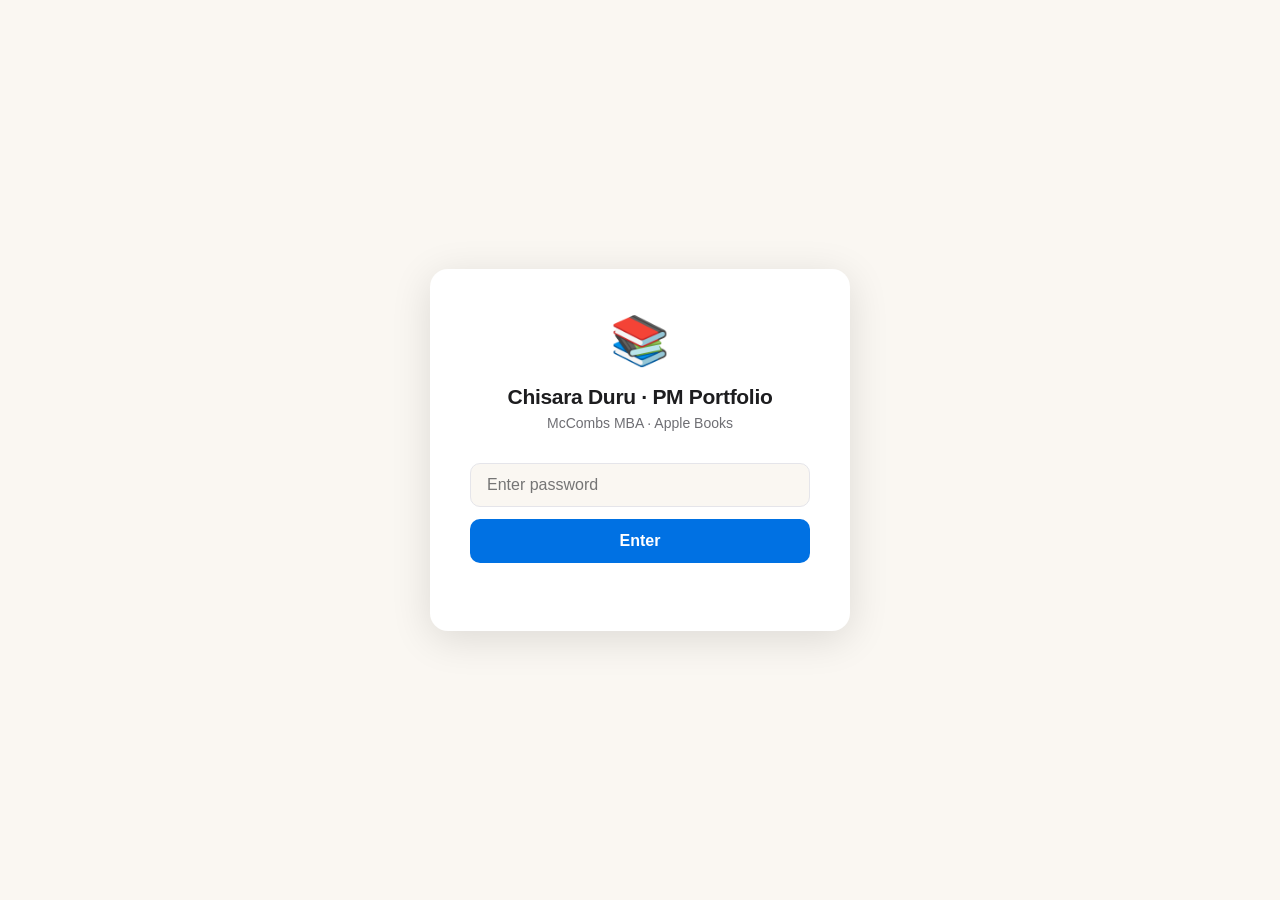
==== assignments/01-business-model-canvas.html @ c5ad6403 "Initial PM portfolio build" ====
<!DOCTYPE html>
<html lang="en">
<head>
  <meta charset="UTF-8">
  <meta name="viewport" content="width=device-width, initial-scale=1.0">
  <title>01 · Business Model Canvas — Apple Books PM Portfolio</title>
  <link rel="stylesheet" href="../css/style.css">
  <script src="../js/auth.js"></script>
</head>
<body>

<nav class="assignment-nav">
  <a href="../index.html" class="nav-back">← Portfolio</a>
  <span class="nav-title">Business Model Canvas</span>
  <span class="nav-num">01</span>
</nav>

<div class="assignment-body">

  <header class="assignment-header">
    <h1>Business Model Canvas</h1>
    <p class="desc">Mapping Apple Books' key partners, activities, and revenue streams</p>
    <div class="assignment-meta">
      <span class="meta-item">Apple Books · iMessage Book Clubs</span>
      <span class="meta-divider"></span>
      <span class="meta-item">McCombs PM Course</span>
      <span class="meta-divider"></span>
      <span class="meta-item">Assignment 01</span>
    </div>
  </header>

  <div class="content">

    <h2>Business Model Canvas — Apple Books</h2>

    <p>This canvas maps Apple Books as a platform business — from its key partnerships with publishers and DRM providers, to its revenue model built on book sales commission and the agency pricing model where publishers set prices and Apple takes commission.</p>

    <img
      src="../assets/images/01-business-model-canvas.jpg"
      alt="Business Model Canvas"
      style="width:100%; border-radius:8px; border:1px solid var(--border);"
    >
    <p class="img-note">📎 Image: Business Model Canvas — Apple Books. Chisara Duru, 2024.</p>

  </div>

  <footer class="site-footer">
    Chisara Duru &nbsp;·&nbsp; McCombs MBA &nbsp;·&nbsp; PM Portfolio &nbsp;·&nbsp; 2024
  </footer>

</div>

</body>
</html>
---- css/style.css ----
/* ============================================================
   Apple Books PM Portfolio — Shared Styles
   ============================================================ */

:root {
  --bg:             #FAF7F2;
  --white:          #FFFFFF;
  --apple-blue:     #0071E3;
  --apple-orange:   #FF6B35;
  --text-primary:   #1D1D1F;
  --text-secondary: #6E6E73;
  --border:         #E5E5EA;
  --card-bg:        #FFFFFF;
  --badge-wip:      #FF9500;
}

*, *::before, *::after {
  box-sizing: border-box;
  margin: 0;
  padding: 0;
}

html {
  font-size: 16px;
  -webkit-font-smoothing: antialiased;
  -moz-osx-font-smoothing: grayscale;
}

body {
  font-family: -apple-system, "SF Pro Display", "SF Pro Text", "Helvetica Neue", Arial, sans-serif;
  background: var(--bg);
  color: var(--text-primary);
  min-height: 100vh;
}

/* ============================================================
   PASSWORD GATE
   ============================================================ */

#gate {
  position: fixed;
  inset: 0;
  background: var(--bg);
  display: flex;
  align-items: center;
  justify-content: center;
  z-index: 1000;
  padding: 20px;
}

.gate-card {
  background: var(--white);
  border-radius: 18px;
  box-shadow: 0 8px 40px rgba(0,0,0,0.12);
  padding: 48px 40px 40px;
  max-width: 420px;
  width: 100%;
  text-align: center;
}

.gate-logo {
  font-size: 48px;
  line-height: 1;
  margin-bottom: 20px;
  display: block;
}

.gate-title {
  font-size: 21px;
  font-weight: 600;
  color: var(--text-primary);
  letter-spacing: -0.3px;
  margin-bottom: 6px;
}

.gate-sub {
  font-size: 14px;
  color: var(--text-secondary);
  margin-bottom: 32px;
}

.gate-input {
  width: 100%;
  padding: 12px 16px;
  border: 1.5px solid var(--border);
  border-radius: 10px;
  font-size: 16px;
  font-family: inherit;
  color: var(--text-primary);
  background: var(--bg);
  outline: none;
  transition: border-color 0.2s ease;
  margin-bottom: 12px;
}

.gate-input:focus {
  border-color: var(--apple-blue);
}

.gate-btn {
  width: 100%;
  padding: 13px;
  background: var(--apple-blue);
  color: var(--white);
  border: none;
  border-radius: 10px;
  font-size: 16px;
  font-weight: 600;
  font-family: inherit;
  cursor: pointer;
  transition: opacity 0.2s ease;
}

.gate-btn:hover {
  opacity: 0.85;
}

.gate-error {
  font-size: 13px;
  color: #FF3B30;
  margin-top: 10px;
  min-height: 18px;
}

@keyframes shake {
  0%, 100% { transform: translateX(0); }
  20%       { transform: translateX(-8px); }
  40%       { transform: translateX(8px); }
  60%       { transform: translateX(-6px); }
  80%       { transform: translateX(6px); }
}

.gate-input.shake {
  animation: shake 0.4s ease;
  border-color: #FF3B30;
}

/* ============================================================
   PORTFOLIO WRAPPER
   ============================================================ */

#portfolio {
  max-width: 1100px;
  margin: 0 auto;
  padding: 48px 24px 80px;
}

/* ============================================================
   MAIN HEADER
   ============================================================ */

.site-header {
  display: flex;
  align-items: flex-start;
  justify-content: space-between;
  margin-bottom: 48px;
  gap: 16px;
  flex-wrap: wrap;
}

.header-left {}

.header-brand {
  display: flex;
  align-items: center;
  gap: 10px;
  margin-bottom: 6px;
}

.header-logo {
  font-size: 40px;
  line-height: 1;
}

.header-app-name {
  font-size: 26px;
  font-weight: 700;
  color: var(--apple-blue);
  letter-spacing: -0.4px;
}

.header-portfolio-label {
  font-size: 22px;
  font-weight: 400;
  color: var(--text-secondary);
  letter-spacing: -0.3px;
  margin-left: 2px;
}

.header-meta {
  font-size: 14px;
  color: var(--text-secondary);
  margin-top: 2px;
}

.feature-tag {
  display: inline-block;
  padding: 6px 14px;
  border: 1.5px solid var(--apple-orange);
  color: var(--apple-orange);
  border-radius: 20px;
  font-size: 13px;
  font-weight: 500;
  white-space: nowrap;
  margin-top: 4px;
}

/* ============================================================
   TILE GRID
   ============================================================ */

.grid {
  display: grid;
  grid-template-columns: repeat(4, 1fr);
  gap: 20px;
}

@media (max-width: 900px) {
  .grid {
    grid-template-columns: repeat(3, 1fr);
  }
}

@media (max-width: 768px) {
  .grid {
    grid-template-columns: repeat(2, 1fr);
  }
}

@media (max-width: 480px) {
  .grid {
    grid-template-columns: 1fr;
  }
}

.tile {
  background: var(--card-bg);
  border-radius: 12px;
  box-shadow: 0 2px 12px rgba(0,0,0,0.08);
  padding: 20px;
  text-decoration: none;
  color: inherit;
  display: flex;
  flex-direction: column;
  gap: 8px;
  transition: transform 0.2s ease, box-shadow 0.2s ease;
  border: 1px solid transparent;
  position: relative;
}

.tile:hover {
  transform: translateY(-3px);
  box-shadow: 0 8px 24px rgba(0,0,0,0.12);
  border-color: var(--border);
}

.tile-meta {
  display: flex;
  align-items: center;
  justify-content: space-between;
  min-height: 22px;
}

.tile-num {
  font-size: 11px;
  color: var(--text-secondary);
  font-family: "SF Mono", ui-monospace, "Cascadia Code", monospace;
  letter-spacing: 0.5px;
}

.badge-wip {
  display: inline-flex;
  align-items: center;
  gap: 4px;
  background: rgba(255,149,0,0.12);
  color: var(--badge-wip);
  font-size: 11px;
  font-weight: 600;
  padding: 3px 8px;
  border-radius: 8px;
}

.tile-name {
  font-size: 17px;
  font-weight: 600;
  color: var(--text-primary);
  letter-spacing: -0.2px;
  line-height: 1.3;
  flex: 1;
}

.tile-desc {
  font-size: 13px;
  color: var(--text-secondary);
  line-height: 1.45;
}

.tile-arrow {
  font-size: 16px;
  color: var(--apple-blue);
  align-self: flex-end;
  margin-top: 4px;
  transition: transform 0.2s ease;
}

.tile:hover .tile-arrow {
  transform: translateX(3px);
}

/* ============================================================
   ASSIGNMENT PAGE — STICKY NAV
   ============================================================ */

.assignment-nav {
  position: sticky;
  top: 0;
  z-index: 100;
  background: rgba(250,247,242,0.92);
  backdrop-filter: saturate(180%) blur(20px);
  -webkit-backdrop-filter: saturate(180%) blur(20px);
  border-bottom: 1px solid var(--border);
  padding: 0 24px;
  height: 52px;
  display: flex;
  align-items: center;
  justify-content: space-between;
  gap: 16px;
}

.nav-back {
  display: flex;
  align-items: center;
  gap: 5px;
  color: var(--apple-blue);
  text-decoration: none;
  font-size: 15px;
  font-weight: 500;
  white-space: nowrap;
  transition: opacity 0.2s ease;
}

.nav-back:hover { opacity: 0.7; }

.nav-title {
  font-size: 15px;
  font-weight: 600;
  color: var(--text-primary);
  text-align: center;
  letter-spacing: -0.2px;
  flex: 1;
  overflow: hidden;
  text-overflow: ellipsis;
  white-space: nowrap;
}

.nav-num {
  font-size: 13px;
  color: var(--text-secondary);
  font-family: "SF Mono", ui-monospace, monospace;
  white-space: nowrap;
}

/* ============================================================
   ASSIGNMENT PAGE — LAYOUT
   ============================================================ */

.assignment-body {
  max-width: 860px;
  margin: 0 auto;
  padding: 48px 24px 80px;
}

.assignment-header {
  margin-bottom: 40px;
  padding-bottom: 32px;
  border-bottom: 1px solid var(--border);
}

.assignment-header h1 {
  font-size: 34px;
  font-weight: 700;
  letter-spacing: -0.6px;
  color: var(--text-primary);
  margin-bottom: 10px;
  line-height: 1.15;
}

.assignment-header .desc {
  font-size: 17px;
  color: var(--text-secondary);
  margin-bottom: 18px;
  line-height: 1.5;
}

.assignment-meta {
  display: flex;
  align-items: center;
  gap: 16px;
  flex-wrap: wrap;
}

.meta-item {
  font-size: 13px;
  color: var(--text-secondary);
}

.meta-divider {
  width: 1px;
  height: 14px;
  background: var(--border);
}

/* ============================================================
   ASSIGNMENT CONTENT
   ============================================================ */

.content h2 {
  font-size: 22px;
  font-weight: 700;
  color: var(--text-primary);
  letter-spacing: -0.3px;
  margin: 36px 0 14px;
}

.content h3 {
  font-size: 17px;
  font-weight: 600;
  color: var(--text-primary);
  margin: 24px 0 10px;
}

.content p {
  font-size: 16px;
  line-height: 1.7;
  color: var(--text-primary);
  margin-bottom: 16px;
}

.content ul, .content ol {
  padding-left: 22px;
  margin-bottom: 16px;
}

.content li {
  font-size: 16px;
  line-height: 1.7;
  color: var(--text-primary);
  margin-bottom: 6px;
}

.section-divider {
  height: 1px;
  background: var(--border);
  margin: 36px 0;
}

.img-note {
  font-size: 13px;
  color: var(--text-secondary);
  margin-top: 10px;
  font-style: italic;
}

/* ============================================================
   CARDS & JTBD
   ============================================================ */

.story-card {
  background: var(--card-bg);
  border: 1px solid var(--border);
  border-radius: 12px;
  padding: 24px;
  margin-bottom: 16px;
  box-shadow: 0 2px 12px rgba(0,0,0,0.08);
  transition: transform 0.2s ease, box-shadow 0.2s ease;
}

.story-card:hover {
  transform: translateY(-2px);
  box-shadow: 0 6px 20px rgba(0,0,0,0.10);
}

.story-feature-label {
  font-size: 11px;
  font-weight: 700;
  color: var(--apple-blue);
  text-transform: uppercase;
  letter-spacing: 1.2px;
  margin-bottom: 10px;
}

.story-text {
  font-size: 16px;
  line-height: 1.7;
  color: var(--text-primary);
}

/* ============================================================
   LETTER CARD
   ============================================================ */

.letter-card {
  background: var(--white);
  border: 1px solid var(--border);
  border-radius: 12px;
  padding: 40px;
  max-width: 680px;
  margin: 0 auto;
  box-shadow: 0 2px 12px rgba(0,0,0,0.08);
}

.letter-placeholder {
  font-size: 15px;
  color: var(--text-secondary);
  line-height: 1.7;
  text-align: center;
  padding: 24px 0;
}

/* ============================================================
   PRD TABLES
   ============================================================ */

.table-wrap {
  overflow-x: auto;
  margin: 20px 0;
  border-radius: 10px;
  border: 1px solid var(--border);
}

table {
  width: 100%;
  border-collapse: collapse;
  font-size: 14px;
}

table thead tr {
  background: var(--apple-blue);
  color: var(--white);
}

table thead th {
  padding: 12px 16px;
  text-align: left;
  font-weight: 600;
  letter-spacing: -0.1px;
}

table tbody tr:nth-child(even) {
  background: rgba(0,0,0,0.025);
}

table tbody tr:hover {
  background: rgba(0,113,227,0.04);
}

table tbody td {
  padding: 12px 16px;
  border-top: 1px solid var(--border);
  vertical-align: top;
  line-height: 1.5;
  color: var(--text-primary);
}

table tbody td:first-child {
  font-weight: 600;
}

/* ============================================================
   KANO SUMMARY / SCORECARD
   ============================================================ */

.feature-class-table td:first-child { color: var(--text-primary); }

/* ============================================================
   NORTH STAR CARD
   ============================================================ */

.north-star-card {
  background: var(--bg);
  border-left: 4px solid var(--apple-blue);
  border-radius: 12px;
  padding: 32px 36px;
  margin: 28px 0 36px;
  box-shadow: 0 2px 12px rgba(0,0,0,0.06);
}

.ns-label {
  font-size: 11px;
  font-weight: 700;
  color: var(--apple-blue);
  text-transform: uppercase;
  letter-spacing: 1.5px;
  margin-bottom: 10px;
}

.ns-metric {
  font-size: 28px;
  font-weight: 700;
  color: var(--text-primary);
  letter-spacing: -0.5px;
  margin-bottom: 12px;
  line-height: 1.15;
}

.ns-definition {
  font-size: 15px;
  color: var(--text-secondary);
  line-height: 1.6;
  margin-bottom: 10px;
}

.ns-why {
  font-size: 14px;
  color: var(--text-secondary);
  line-height: 1.6;
  font-style: italic;
}

/* ============================================================
   METRIC GRID (SCORECARD)
   ============================================================ */

.metric-grid {
  display: grid;
  grid-template-columns: 1fr 1fr;
  gap: 16px;
  margin: 28px 0;
}

@media (max-width: 600px) {
  .metric-grid { grid-template-columns: 1fr; }
}

.metric-card {
  background: var(--card-bg);
  border: 1px solid var(--border);
  border-radius: 12px;
  padding: 22px;
  box-shadow: 0 2px 12px rgba(0,0,0,0.06);
}

.metric-icon {
  font-size: 26px;
  margin-bottom: 10px;
  display: block;
}

.metric-category {
  font-size: 11px;
  font-weight: 700;
  color: var(--apple-blue);
  text-transform: uppercase;
  letter-spacing: 1.2px;
  margin-bottom: 6px;
}

.metric-name {
  font-size: 17px;
  font-weight: 600;
  color: var(--text-primary);
  margin-bottom: 8px;
  letter-spacing: -0.2px;
}

.metric-desc {
  font-size: 13px;
  color: var(--text-secondary);
  line-height: 1.55;
}

/* ============================================================
   EARLY WARNING CALLOUT
   ============================================================ */

.callout-amber {
  background: rgba(255,149,0,0.08);
  border-left: 4px solid var(--badge-wip);
  border-radius: 10px;
  padding: 22px 24px;
  margin: 28px 0;
}

.callout-amber h3 {
  font-size: 15px;
  font-weight: 700;
  color: #B86000;
  margin: 0 0 8px;
}

.callout-amber p {
  font-size: 14px;
  color: var(--text-primary);
  line-height: 1.6;
  margin: 0;
}

/* ============================================================
   AMAZON MEMO — PLACEHOLDER
   ============================================================ */

.placeholder-card {
  background: var(--bg);
  border: 2px dashed var(--border);
  border-radius: 12px;
  padding: 48px 32px;
  text-align: center;
  margin: 24px 0;
}

.placeholder-card p {
  font-size: 16px;
  color: var(--text-secondary);
  line-height: 1.7;
  max-width: 520px;
  margin: 0 auto;
}

/* ============================================================
   PROTOTYPE — SCREEN GRID
   ============================================================ */

.screen-grid {
  display: grid;
  grid-template-columns: 1fr 1fr;
  gap: 14px;
  margin: 24px 0;
}

@media (max-width: 600px) {
  .screen-grid { grid-template-columns: 1fr; }
}

.screen-card {
  background: var(--card-bg);
  border: 1px solid var(--border);
  border-radius: 12px;
  padding: 18px 20px;
  box-shadow: 0 2px 8px rgba(0,0,0,0.06);
}

.screen-card h4 {
  font-size: 15px;
  font-weight: 600;
  color: var(--text-primary);
  margin-bottom: 6px;
  letter-spacing: -0.15px;
}

.screen-card p {
  font-size: 13px;
  color: var(--text-secondary);
  line-height: 1.5;
  margin: 0;
}

.tool-note {
  font-size: 13px;
  color: var(--text-secondary);
  margin-top: 16px;
  padding: 12px 16px;
  background: var(--bg);
  border-radius: 8px;
  border: 1px solid var(--border);
}

/* ============================================================
   ROADMAP LEGEND
   ============================================================ */

.legend-box {
  background: var(--card-bg);
  border: 1px solid var(--border);
  border-radius: 10px;
  padding: 18px 22px;
  margin: 24px 0;
  font-size: 14px;
  color: var(--text-secondary);
  line-height: 1.7;
}

/* ============================================================
   SECTION DIVIDER (assignment pages)
   ============================================================ */

.section-block {
  margin-top: 48px;
  padding-top: 36px;
  border-top: 2px solid var(--border);
}

/* ============================================================
   FOOTER
   ============================================================ */

.site-footer {
  text-align: center;
  font-size: 13px;
  color: var(--text-secondary);
  padding: 32px 0 0;
  border-top: 1px solid var(--border);
  margin-top: 60px;
}

/* ============================================================
   RESPONSIVE TWEAKS
   ============================================================ */

@media (max-width: 600px) {
  .assignment-body {
    padding: 32px 16px 60px;
  }
  .assignment-header h1 {
    font-size: 26px;
  }
  .gate-card {
    padding: 36px 24px 32px;
  }
  #portfolio {
    padding: 32px 16px 60px;
  }
}
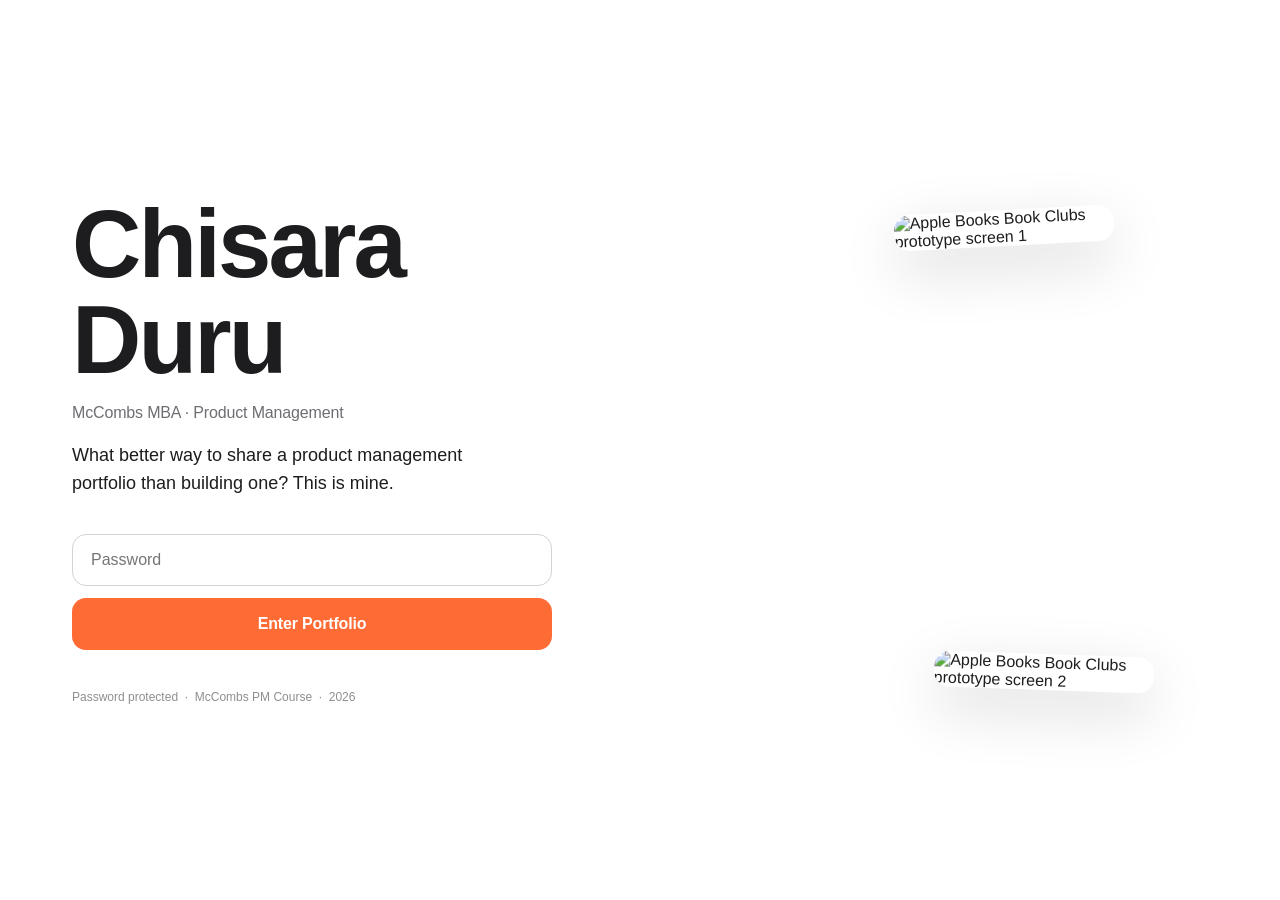
==== commit a39e5017: "Full redesign + bug fixes" ====
--- a/assignments/01-business-model-canvas.html
+++ b/assignments/01-business-model-canvas.html
@@ -3,14 +3,14 @@
 <head>
   <meta charset="UTF-8">
   <meta name="viewport" content="width=device-width, initial-scale=1.0">
-  <title>01 · Business Model Canvas — Apple Books PM Portfolio</title>
+  <title>01 - Business Model Canvas - Apple Books PM Portfolio</title>
   <link rel="stylesheet" href="../css/style.css">
   <script src="../js/auth.js"></script>
 </head>
 <body>
 
 <nav class="assignment-nav">
-  <a href="../index.html" class="nav-back">← Portfolio</a>
+  <a href="../index.html" class="nav-back">&#8592; Portfolio</a>
   <span class="nav-title">Business Model Canvas</span>
   <span class="nav-num">01</span>
 </nav>
@@ -31,21 +31,21 @@
 
   <div class="content">
 
-    <h2>Business Model Canvas — Apple Books</h2>
+    <h2>Business Model Canvas - Apple Books</h2>
 
-    <p>This canvas maps Apple Books as a platform business — from its key partnerships with publishers and DRM providers, to its revenue model built on book sales commission and the agency pricing model where publishers set prices and Apple takes commission.</p>
+    <p>This canvas maps Apple Books as a platform business - from its key partnerships with publishers and DRM providers, to its revenue model built on book sales commission and the agency pricing model where publishers set prices and Apple takes commission.</p>
 
     <img
       src="../assets/images/01-business-model-canvas.jpg"
       alt="Business Model Canvas"
       style="width:100%; border-radius:8px; border:1px solid var(--border);"
     >
-    <p class="img-note">📎 Image: Business Model Canvas — Apple Books. Chisara Duru, 2024.</p>
+    <p class="img-note">&#128206; Image: Business Model Canvas - Apple Books. Chisara Duru, 2026.</p>
 
   </div>
 
   <footer class="site-footer">
-    Chisara Duru &nbsp;·&nbsp; McCombs MBA &nbsp;·&nbsp; PM Portfolio &nbsp;·&nbsp; 2024
+    Chisara Duru &nbsp;·&nbsp; McCombs MBA &nbsp;·&nbsp; PM Portfolio &nbsp;·&nbsp; 2026
   </footer>
 
 </div>
--- a/css/style.css
+++ b/css/style.css
@@ -1,9 +1,10 @@
 /* ============================================================
-   Apple Books PM Portfolio — Shared Styles
+   Apple Books PM Portfolio - Shared Styles
    ============================================================ */
 
 :root {
-  --bg:             #FAF7F2;
+  --bg:             #FFFFFF;
+  --surface:        #F5F5F7;
   --white:          #FFFFFF;
   --apple-blue:     #0071E3;
   --apple-orange:   #FF6B35;
@@ -28,98 +29,125 @@
 
 body {
   font-family: -apple-system, "SF Pro Display", "SF Pro Text", "Helvetica Neue", Arial, sans-serif;
-  background: var(--bg);
+  background: #FFFFFF;
   color: var(--text-primary);
   min-height: 100vh;
 }
 
 /* ============================================================
-   PASSWORD GATE
+   SPLIT-SCREEN GATE
    ============================================================ */
 
 #gate {
   position: fixed;
   inset: 0;
-  background: var(--bg);
+  background: #FFFFFF;
+  display: none;
+  z-index: 1000;
+}
+
+.gate-split {
+  display: flex;
+  height: 100vh;
+  width: 100%;
+}
+
+/* Left panel */
+.gate-left {
+  width: 60%;
   display: flex;
   align-items: center;
-  justify-content: center;
-  z-index: 1000;
-  padding: 20px;
-}
-
-.gate-card {
-  background: var(--white);
-  border-radius: 18px;
-  box-shadow: 0 8px 40px rgba(0,0,0,0.12);
-  padding: 48px 40px 40px;
+  justify-content: flex-start;
+  padding: 64px 72px;
+  background: #FFFFFF;
+}
+
+.gate-left-inner {
+  max-width: 480px;
+  width: 100%;
+}
+
+.gate-name {
+  font-family: -apple-system, "SF Pro Display", "Helvetica Neue", sans-serif;
+  font-size: clamp(52px, 8vw, 96px);
+  font-weight: 800;
+  color: #1D1D1F;
+  letter-spacing: -0.03em;
+  line-height: 1.0;
+  margin-bottom: 16px;
+}
+
+.gate-subtitle {
+  font-size: 16px;
+  color: #6E6E73;
+  font-weight: 400;
+  margin-bottom: 20px;
+  letter-spacing: -0.01em;
+}
+
+.gate-tagline {
+  font-size: 18px;
+  font-weight: 400;
+  color: #1D1D1F;
+  line-height: 1.55;
+  margin-bottom: 36px;
   max-width: 420px;
-  width: 100%;
-  text-align: center;
-}
-
-.gate-logo {
-  font-size: 48px;
-  line-height: 1;
-  margin-bottom: 20px;
-  display: block;
-}
-
-.gate-title {
-  font-size: 21px;
-  font-weight: 600;
-  color: var(--text-primary);
-  letter-spacing: -0.3px;
-  margin-bottom: 6px;
-}
-
-.gate-sub {
-  font-size: 14px;
-  color: var(--text-secondary);
-  margin-bottom: 32px;
+}
+
+.gate-form {
+  display: flex;
+  flex-direction: column;
+  gap: 12px;
 }
 
 .gate-input {
   width: 100%;
-  padding: 12px 16px;
-  border: 1.5px solid var(--border);
-  border-radius: 10px;
+  height: 52px;
+  padding: 0 18px;
+  border: 1px solid #D2D2D7;
+  border-radius: 14px;
   font-size: 16px;
   font-family: inherit;
   color: var(--text-primary);
-  background: var(--bg);
+  background: #FFFFFF;
   outline: none;
   transition: border-color 0.2s ease;
-  margin-bottom: 12px;
 }
 
 .gate-input:focus {
-  border-color: var(--apple-blue);
+  border-color: #1D1D1F;
 }
 
 .gate-btn {
   width: 100%;
-  padding: 13px;
-  background: var(--apple-blue);
-  color: var(--white);
+  height: 52px;
+  background: var(--apple-orange);
+  color: #FFFFFF;
   border: none;
-  border-radius: 10px;
+  border-radius: 14px;
   font-size: 16px;
   font-weight: 600;
   font-family: inherit;
   cursor: pointer;
+  letter-spacing: -0.01em;
   transition: opacity 0.2s ease;
 }
 
 .gate-btn:hover {
-  opacity: 0.85;
+  opacity: 0.88;
 }
 
 .gate-error {
   font-size: 13px;
   color: #FF3B30;
-  margin-top: 10px;
-  min-height: 18px;
+  min-height: 16px;
+  margin-top: -4px;
+}
+
+.gate-legal {
+  font-size: 12px;
+  color: #8E8E93;
+  margin-top: 16px;
 }
 
 @keyframes shake {
@@ -135,6 +163,64 @@
   border-color: #FF3B30;
 }
 
+/* Right panel */
+.gate-right {
+  width: 40%;
+  background: #FFFFFF;
+  display: flex;
+  align-items: center;
+  justify-content: center;
+  overflow: hidden;
+  position: relative;
+}
+
+.gate-images {
+  position: relative;
+  width: 260px;
+  height: 480px;
+}
+
+.gate-images img {
+  position: absolute;
+  width: 220px;
+  border-radius: 16px;
+  box-shadow: 0 20px 60px rgba(0,0,0,0.15);
+  object-fit: cover;
+}
+
+.gate-img-1 {
+  top: 0;
+  left: 0;
+  transform: rotate(-3deg);
+  z-index: 2;
+}
+
+.gate-img-2 {
+  bottom: 0;
+  right: 0;
+  transform: rotate(2deg);
+  z-index: 1;
+}
+
+/* Mobile gate */
+@media (max-width: 768px) {
+  .gate-split {
+    flex-direction: column;
+  }
+  .gate-left {
+    width: 100%;
+    padding: 48px 28px 36px;
+    align-items: flex-start;
+    justify-content: center;
+  }
+  .gate-right {
+    display: none;
+  }
+  .gate-name {
+    font-size: clamp(44px, 12vw, 72px);
+  }
+}
+
 /* ============================================================
    PORTFOLIO WRAPPER
    ============================================================ */
@@ -142,7 +228,8 @@
 #portfolio {
   max-width: 1100px;
   margin: 0 auto;
-  padding: 48px 24px 80px;
+  padding: 56px 24px 80px;
+  display: none;
 }
 
 /* ============================================================
@@ -158,8 +245,6 @@
   flex-wrap: wrap;
 }
 
-.header-left {}
-
 .header-brand {
   display: flex;
   align-items: center;
@@ -168,12 +253,12 @@
 }
 
 .header-logo {
-  font-size: 40px;
+  font-size: 36px;
   line-height: 1;
 }
 
 .header-app-name {
-  font-size: 26px;
+  font-size: 24px;
   font-weight: 700;
   color: var(--apple-blue);
   letter-spacing: -0.4px;
@@ -184,7 +269,6 @@
   font-weight: 400;
   color: var(--text-secondary);
   letter-spacing: -0.3px;
-  margin-left: 2px;
 }
 
 .header-meta {
@@ -212,46 +296,39 @@
 .grid {
   display: grid;
   grid-template-columns: repeat(4, 1fr);
-  gap: 20px;
+  gap: 16px;
 }
 
 @media (max-width: 900px) {
-  .grid {
-    grid-template-columns: repeat(3, 1fr);
-  }
+  .grid { grid-template-columns: repeat(3, 1fr); }
 }
 
 @media (max-width: 768px) {
-  .grid {
-    grid-template-columns: repeat(2, 1fr);
-  }
+  .grid { grid-template-columns: repeat(2, 1fr); }
 }
 
 @media (max-width: 480px) {
-  .grid {
-    grid-template-columns: 1fr;
-  }
+  .grid { grid-template-columns: 1fr; }
 }
 
 .tile {
-  background: var(--card-bg);
+  background: #FFFFFF;
   border-radius: 12px;
-  box-shadow: 0 2px 12px rgba(0,0,0,0.08);
+  border: 1px solid #E5E5EA;
+  box-shadow: 0 2px 8px rgba(0,0,0,0.06);
   padding: 20px;
   text-decoration: none;
   color: inherit;
   display: flex;
   flex-direction: column;
   gap: 8px;
-  transition: transform 0.2s ease, box-shadow 0.2s ease;
-  border: 1px solid transparent;
-  position: relative;
+  transition: transform 0.2s ease, box-shadow 0.2s ease, border-color 0.2s ease;
 }
 
 .tile:hover {
   transform: translateY(-3px);
-  box-shadow: 0 8px 24px rgba(0,0,0,0.12);
-  border-color: var(--border);
+  box-shadow: 0 8px 24px rgba(0,0,0,0.10);
+  border-color: #D2D2D7;
 }
 
 .tile-meta {
@@ -263,7 +340,7 @@
 
 .tile-num {
   font-size: 11px;
-  color: var(--text-secondary);
+  color: #6E6E73;
   font-family: "SF Mono", ui-monospace, "Cascadia Code", monospace;
   letter-spacing: 0.5px;
 }
@@ -272,7 +349,7 @@
   display: inline-flex;
   align-items: center;
   gap: 4px;
-  background: rgba(255,149,0,0.12);
+  background: rgba(255,149,0,0.10);
   color: var(--badge-wip);
   font-size: 11px;
   font-weight: 600;
@@ -281,22 +358,22 @@
 }
 
 .tile-name {
-  font-size: 17px;
+  font-size: 15px;
   font-weight: 600;
-  color: var(--text-primary);
-  letter-spacing: -0.2px;
-  line-height: 1.3;
+  color: #1D1D1F;
+  letter-spacing: -0.15px;
+  line-height: 1.35;
   flex: 1;
 }
 
 .tile-desc {
   font-size: 13px;
-  color: var(--text-secondary);
-  line-height: 1.45;
+  color: #6E6E73;
+  line-height: 1.5;
 }
 
 .tile-arrow {
-  font-size: 16px;
+  font-size: 15px;
   color: var(--apple-blue);
   align-self: flex-end;
   margin-top: 4px;
@@ -308,17 +385,17 @@
 }
 
 /* ============================================================
-   ASSIGNMENT PAGE — STICKY NAV
+   ASSIGNMENT PAGE - STICKY NAV
    ============================================================ */
 
 .assignment-nav {
   position: sticky;
   top: 0;
   z-index: 100;
-  background: rgba(250,247,242,0.92);
+  background: rgba(255,255,255,0.92);
   backdrop-filter: saturate(180%) blur(20px);
   -webkit-backdrop-filter: saturate(180%) blur(20px);
-  border-bottom: 1px solid var(--border);
+  border-bottom: 1px solid #E5E5EA;
   padding: 0 24px;
   height: 52px;
   display: flex;
@@ -344,7 +421,7 @@
 .nav-title {
   font-size: 15px;
   font-weight: 600;
-  color: var(--text-primary);
+  color: #1D1D1F;
   text-align: center;
   letter-spacing: -0.2px;
   flex: 1;
@@ -355,13 +432,13 @@
 
 .nav-num {
   font-size: 13px;
-  color: var(--text-secondary);
+  color: #6E6E73;
   font-family: "SF Mono", ui-monospace, monospace;
   white-space: nowrap;
 }
 
 /* ============================================================
-   ASSIGNMENT PAGE — LAYOUT
+   ASSIGNMENT PAGE - LAYOUT
    ============================================================ */
 
 .assignment-body {
@@ -377,17 +454,17 @@
 }
 
 .assignment-header h1 {
-  font-size: 34px;
+  font-size: 28px;
   font-weight: 700;
-  letter-spacing: -0.6px;
-  color: var(--text-primary);
+  letter-spacing: -0.4px;
+  color: #1D1D1F;
   margin-bottom: 10px;
-  line-height: 1.15;
+  line-height: 1.2;
 }
 
 .assignment-header .desc {
   font-size: 17px;
-  color: var(--text-secondary);
+  color: #6E6E73;
   margin-bottom: 18px;
   line-height: 1.5;
 }
@@ -401,7 +478,7 @@
 
 .meta-item {
   font-size: 13px;
-  color: var(--text-secondary);
+  color: #6E6E73;
 }
 
 .meta-divider {
@@ -417,7 +494,7 @@
 .content h2 {
   font-size: 22px;
   font-weight: 700;
-  color: var(--text-primary);
+  color: #1D1D1F;
   letter-spacing: -0.3px;
   margin: 36px 0 14px;
 }
@@ -425,14 +502,14 @@
 .content h3 {
   font-size: 17px;
   font-weight: 600;
-  color: var(--text-primary);
+  color: #1D1D1F;
   margin: 24px 0 10px;
 }
 
 .content p {
   font-size: 16px;
   line-height: 1.7;
-  color: var(--text-primary);
+  color: #1D1D1F;
   margin-bottom: 16px;
 }
 
@@ -444,7 +521,7 @@
 .content li {
   font-size: 16px;
   line-height: 1.7;
-  color: var(--text-primary);
+  color: #1D1D1F;
   margin-bottom: 6px;
 }
 
@@ -456,28 +533,28 @@
 
 .img-note {
   font-size: 13px;
-  color: var(--text-secondary);
+  color: #6E6E73;
   margin-top: 10px;
   font-style: italic;
 }
 
 /* ============================================================
-   CARDS & JTBD
+   STORY CARDS (JTBD)
    ============================================================ */
 
 .story-card {
-  background: var(--card-bg);
+  background: #FFFFFF;
   border: 1px solid var(--border);
   border-radius: 12px;
   padding: 24px;
   margin-bottom: 16px;
-  box-shadow: 0 2px 12px rgba(0,0,0,0.08);
+  box-shadow: 0 2px 8px rgba(0,0,0,0.05);
   transition: transform 0.2s ease, box-shadow 0.2s ease;
 }
 
 .story-card:hover {
   transform: translateY(-2px);
-  box-shadow: 0 6px 20px rgba(0,0,0,0.10);
+  box-shadow: 0 6px 20px rgba(0,0,0,0.08);
 }
 
 .story-feature-label {
@@ -492,7 +569,7 @@
 .story-text {
   font-size: 16px;
   line-height: 1.7;
-  color: var(--text-primary);
+  color: #1D1D1F;
 }
 
 /* ============================================================
@@ -500,18 +577,18 @@
    ============================================================ */
 
 .letter-card {
-  background: var(--white);
+  background: #FFFFFF;
   border: 1px solid var(--border);
   border-radius: 12px;
   padding: 40px;
   max-width: 680px;
   margin: 0 auto;
-  box-shadow: 0 2px 12px rgba(0,0,0,0.08);
+  box-shadow: 0 2px 8px rgba(0,0,0,0.05);
 }
 
 .letter-placeholder {
   font-size: 15px;
-  color: var(--text-secondary);
+  color: #6E6E73;
   line-height: 1.7;
   text-align: center;
   padding: 24px 0;
@@ -536,7 +613,7 @@
 
 table thead tr {
   background: var(--apple-blue);
-  color: var(--white);
+  color: #FFFFFF;
 }
 
 table thead th {
@@ -547,7 +624,7 @@
 }
 
 table tbody tr:nth-child(even) {
-  background: rgba(0,0,0,0.025);
+  background: rgba(0,0,0,0.02);
 }
 
 table tbody tr:hover {
@@ -559,7 +636,7 @@
   border-top: 1px solid var(--border);
   vertical-align: top;
   line-height: 1.5;
-  color: var(--text-primary);
+  color: #1D1D1F;
 }
 
 table tbody td:first-child {
@@ -567,22 +644,16 @@
 }
 
 /* ============================================================
-   KANO SUMMARY / SCORECARD
-   ============================================================ */
-
-.feature-class-table td:first-child { color: var(--text-primary); }
-
-/* ============================================================
    NORTH STAR CARD
    ============================================================ */
 
 .north-star-card {
-  background: var(--bg);
+  background: #F5F5F7;
   border-left: 4px solid var(--apple-blue);
   border-radius: 12px;
   padding: 32px 36px;
   margin: 28px 0 36px;
-  box-shadow: 0 2px 12px rgba(0,0,0,0.06);
+  box-shadow: 0 2px 8px rgba(0,0,0,0.04);
 }
 
 .ns-label {
@@ -597,7 +668,7 @@
 .ns-metric {
   font-size: 28px;
   font-weight: 700;
-  color: var(--text-primary);
+  color: #1D1D1F;
   letter-spacing: -0.5px;
   margin-bottom: 12px;
   line-height: 1.15;
@@ -605,14 +676,14 @@
 
 .ns-definition {
   font-size: 15px;
-  color: var(--text-secondary);
+  color: #6E6E73;
   line-height: 1.6;
   margin-bottom: 10px;
 }
 
 .ns-why {
   font-size: 14px;
-  color: var(--text-secondary);
+  color: #6E6E73;
   line-height: 1.6;
   font-style: italic;
 }
@@ -633,11 +704,11 @@
 }
 
 .metric-card {
-  background: var(--card-bg);
+  background: #FFFFFF;
   border: 1px solid var(--border);
   border-radius: 12px;
   padding: 22px;
-  box-shadow: 0 2px 12px rgba(0,0,0,0.06);
+  box-shadow: 0 2px 8px rgba(0,0,0,0.04);
 }
 
 .metric-icon {
@@ -658,14 +729,14 @@
 .metric-name {
   font-size: 17px;
   font-weight: 600;
-  color: var(--text-primary);
+  color: #1D1D1F;
   margin-bottom: 8px;
   letter-spacing: -0.2px;
 }
 
 .metric-desc {
   font-size: 13px;
-  color: var(--text-secondary);
+  color: #6E6E73;
   line-height: 1.55;
 }
 
@@ -674,7 +745,7 @@
    ============================================================ */
 
 .callout-amber {
-  background: rgba(255,149,0,0.08);
+  background: rgba(255,149,0,0.07);
   border-left: 4px solid var(--badge-wip);
   border-radius: 10px;
   padding: 22px 24px;
@@ -690,17 +761,17 @@
 
 .callout-amber p {
   font-size: 14px;
-  color: var(--text-primary);
+  color: #1D1D1F;
   line-height: 1.6;
   margin: 0;
 }
 
 /* ============================================================
-   AMAZON MEMO — PLACEHOLDER
+   PLACEHOLDER CARD
    ============================================================ */
 
 .placeholder-card {
-  background: var(--bg);
+  background: #F5F5F7;
   border: 2px dashed var(--border);
   border-radius: 12px;
   padding: 48px 32px;
@@ -710,14 +781,14 @@
 
 .placeholder-card p {
   font-size: 16px;
-  color: var(--text-secondary);
+  color: #6E6E73;
   line-height: 1.7;
   max-width: 520px;
   margin: 0 auto;
 }
 
 /* ============================================================
-   PROTOTYPE — SCREEN GRID
+   PROTOTYPE - SCREEN GRID
    ============================================================ */
 
 .screen-grid {
@@ -732,34 +803,34 @@
 }
 
 .screen-card {
-  background: var(--card-bg);
+  background: #FFFFFF;
   border: 1px solid var(--border);
   border-radius: 12px;
   padding: 18px 20px;
-  box-shadow: 0 2px 8px rgba(0,0,0,0.06);
+  box-shadow: 0 2px 8px rgba(0,0,0,0.04);
 }
 
 .screen-card h4 {
   font-size: 15px;
   font-weight: 600;
-  color: var(--text-primary);
+  color: #1D1D1F;
   margin-bottom: 6px;
   letter-spacing: -0.15px;
 }
 
 .screen-card p {
   font-size: 13px;
-  color: var(--text-secondary);
+  color: #6E6E73;
   line-height: 1.5;
   margin: 0;
 }
 
 .tool-note {
   font-size: 13px;
-  color: var(--text-secondary);
+  color: #6E6E73;
   margin-top: 16px;
   padding: 12px 16px;
-  background: var(--bg);
+  background: #F5F5F7;
   border-radius: 8px;
   border: 1px solid var(--border);
 }
@@ -769,18 +840,18 @@
    ============================================================ */
 
 .legend-box {
-  background: var(--card-bg);
+  background: #FFFFFF;
   border: 1px solid var(--border);
   border-radius: 10px;
   padding: 18px 22px;
   margin: 24px 0;
   font-size: 14px;
-  color: var(--text-secondary);
+  color: #6E6E73;
   line-height: 1.7;
 }
 
 /* ============================================================
-   SECTION DIVIDER (assignment pages)
+   SECTION BLOCK
    ============================================================ */
 
 .section-block {
@@ -796,14 +867,14 @@
 .site-footer {
   text-align: center;
   font-size: 13px;
-  color: var(--text-secondary);
+  color: #6E6E73;
   padding: 32px 0 0;
   border-top: 1px solid var(--border);
   margin-top: 60px;
 }
 
 /* ============================================================
-   RESPONSIVE TWEAKS
+   RESPONSIVE
    ============================================================ */
 
 @media (max-width: 600px) {
@@ -811,10 +882,7 @@
     padding: 32px 16px 60px;
   }
   .assignment-header h1 {
-    font-size: 26px;
-  }
-  .gate-card {
-    padding: 36px 24px 32px;
+    font-size: 24px;
   }
   #portfolio {
     padding: 32px 16px 60px;
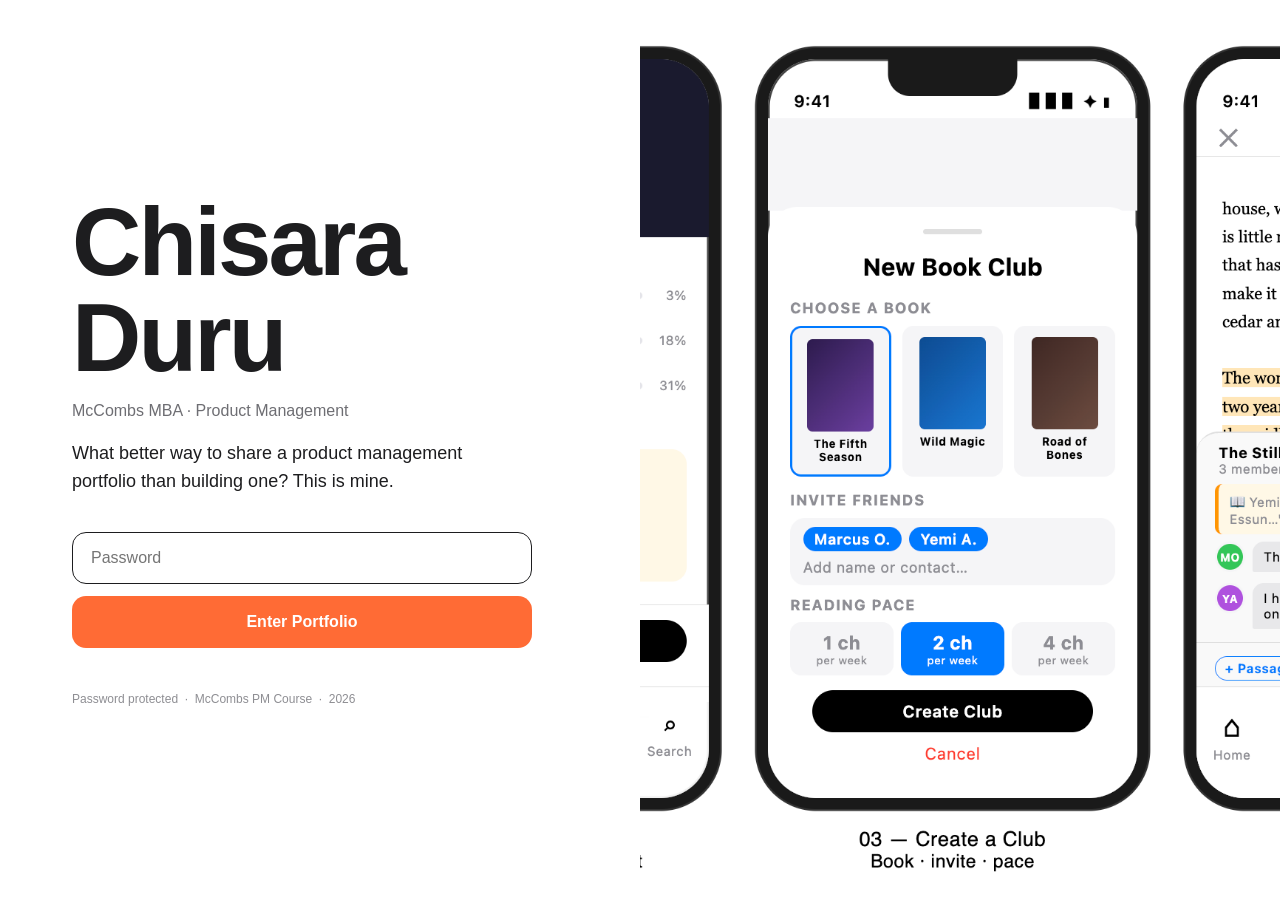
==== commit d7ac11fd: "Grid redesign, nav fix, auth fix" ====
--- a/assignments/01-business-model-canvas.html
+++ b/assignments/01-business-model-canvas.html
@@ -10,7 +10,7 @@
 <body>
 
 <nav class="assignment-nav">
-  <a href="../index.html" class="nav-back">&#8592; Portfolio</a>
+  <a href="../index.html" onclick="return true;" class="nav-back">&#8592; Back to Portfolio</a>
   <span class="nav-title">Business Model Canvas</span>
   <span class="nav-num">01</span>
 </nav>
--- a/css/style.css
+++ b/css/style.css
@@ -3,15 +3,13 @@
    ============================================================ */
 
 :root {
-  --bg:             #FFFFFF;
+  --white:          #FFFFFF;
   --surface:        #F5F5F7;
-  --white:          #FFFFFF;
   --apple-blue:     #0071E3;
   --apple-orange:   #FF6B35;
   --text-primary:   #1D1D1F;
   --text-secondary: #6E6E73;
   --border:         #E5E5EA;
-  --card-bg:        #FFFFFF;
   --badge-wip:      #FF9500;
 }
 
@@ -30,7 +28,7 @@
 body {
   font-family: -apple-system, "SF Pro Display", "SF Pro Text", "Helvetica Neue", Arial, sans-serif;
   background: #FFFFFF;
-  color: var(--text-primary);
+  color: #1D1D1F;
   min-height: 100vh;
 }
 
@@ -42,8 +40,8 @@
   position: fixed;
   inset: 0;
   background: #FFFFFF;
-  display: none;
   z-index: 1000;
+  /* display controlled by JS */
 }
 
 .gate-split {
@@ -52,9 +50,9 @@
   width: 100%;
 }
 
-/* Left panel */
+/* Left panel - 50% */
 .gate-left {
-  width: 60%;
+  width: 50%;
   display: flex;
   align-items: center;
   justify-content: flex-start;
@@ -63,7 +61,7 @@
 }
 
 .gate-left-inner {
-  max-width: 480px;
+  max-width: 460px;
   width: 100%;
 }
 
@@ -82,7 +80,6 @@
   color: #6E6E73;
   font-weight: 400;
   margin-bottom: 20px;
-  letter-spacing: -0.01em;
 }
 
 .gate-tagline {
@@ -91,7 +88,7 @@
   color: #1D1D1F;
   line-height: 1.55;
   margin-bottom: 36px;
-  max-width: 420px;
+  max-width: 400px;
 }
 
 .gate-form {
@@ -108,7 +105,7 @@
   border-radius: 14px;
   font-size: 16px;
   font-family: inherit;
-  color: var(--text-primary);
+  color: #1D1D1F;
   background: #FFFFFF;
   outline: none;
   transition: border-color 0.2s ease;
@@ -121,7 +118,7 @@
 .gate-btn {
   width: 100%;
   height: 52px;
-  background: var(--apple-orange);
+  background: #FF6B35;
   color: #FFFFFF;
   border: none;
   border-radius: 14px;
@@ -129,7 +126,6 @@
   font-weight: 600;
   font-family: inherit;
   cursor: pointer;
-  letter-spacing: -0.01em;
   transition: opacity 0.2s ease;
 }
 
@@ -141,7 +137,6 @@
   font-size: 13px;
   color: #FF3B30;
   min-height: 16px;
-  margin-top: -4px;
 }
 
 .gate-legal {
@@ -163,62 +158,33 @@
   border-color: #FF3B30;
 }
 
-/* Right panel */
+/* Right panel - 50%, single hero image */
 .gate-right {
-  width: 40%;
-  background: #FFFFFF;
-  display: flex;
-  align-items: center;
-  justify-content: center;
+  width: 50%;
+  background: #F5F5F7;
   overflow: hidden;
-  position: relative;
-}
-
-.gate-images {
-  position: relative;
-  width: 260px;
-  height: 480px;
-}
-
-.gate-images img {
-  position: absolute;
-  width: 220px;
-  border-radius: 16px;
-  box-shadow: 0 20px 60px rgba(0,0,0,0.15);
+  display: flex;
+}
+
+.gate-hero-img {
+  width: 100%;
+  height: 100%;
   object-fit: cover;
-}
-
-.gate-img-1 {
-  top: 0;
-  left: 0;
-  transform: rotate(-3deg);
-  z-index: 2;
-}
-
-.gate-img-2 {
-  bottom: 0;
-  right: 0;
-  transform: rotate(2deg);
-  z-index: 1;
-}
-
-/* Mobile gate */
+  display: block;
+}
+
+/* Mobile: stack, hide image */
 @media (max-width: 768px) {
   .gate-split {
     flex-direction: column;
   }
   .gate-left {
     width: 100%;
-    padding: 48px 28px 36px;
-    align-items: flex-start;
-    justify-content: center;
+    padding: 48px 28px 40px;
   }
   .gate-right {
     display: none;
   }
-  .gate-name {
-    font-size: clamp(44px, 12vw, 72px);
-  }
 }
 
 /* ============================================================
@@ -226,162 +192,139 @@
    ============================================================ */
 
 #portfolio {
-  max-width: 1100px;
-  margin: 0 auto;
-  padding: 56px 24px 80px;
-  display: none;
-}
-
-/* ============================================================
-   MAIN HEADER
-   ============================================================ */
-
-.site-header {
-  display: flex;
-  align-items: flex-start;
-  justify-content: space-between;
-  margin-bottom: 48px;
-  gap: 16px;
-  flex-wrap: wrap;
-}
-
-.header-brand {
+  /* no padding - grid goes edge to edge */
+}
+
+/* ============================================================
+   PORTFOLIO TOP NAV
+   ============================================================ */
+
+.portfolio-nav {
+  width: 100%;
+  height: 56px;
+  background: #FFFFFF;
+  border-bottom: 1px solid #E5E5EA;
+  padding: 0 40px;
   display: flex;
   align-items: center;
-  gap: 10px;
-  margin-bottom: 6px;
-}
-
-.header-logo {
-  font-size: 36px;
-  line-height: 1;
-}
-
-.header-app-name {
-  font-size: 24px;
+  gap: 8px;
+}
+
+.nav-logo-img {
+  height: 28px;
+  width: auto;
+  display: block;
+}
+
+.nav-brand {
+  font-family: -apple-system, "SF Pro Display", "Helvetica Neue", sans-serif;
   font-weight: 700;
-  color: var(--apple-blue);
-  letter-spacing: -0.4px;
-}
-
-.header-portfolio-label {
-  font-size: 22px;
-  font-weight: 400;
-  color: var(--text-secondary);
-  letter-spacing: -0.3px;
-}
-
-.header-meta {
-  font-size: 14px;
-  color: var(--text-secondary);
-  margin-top: 2px;
-}
-
-.feature-tag {
-  display: inline-block;
-  padding: 6px 14px;
-  border: 1.5px solid var(--apple-orange);
-  color: var(--apple-orange);
-  border-radius: 20px;
-  font-size: 13px;
-  font-weight: 500;
-  white-space: nowrap;
-  margin-top: 4px;
-}
-
-/* ============================================================
-   TILE GRID
+  font-size: 18px;
+  color: #1D1D1F;
+  letter-spacing: -0.02em;
+}
+
+/* ============================================================
+   TILE GRID - full width, square tiles, no gap
    ============================================================ */
 
 .grid {
   display: grid;
   grid-template-columns: repeat(4, 1fr);
-  gap: 16px;
-}
-
-@media (max-width: 900px) {
-  .grid { grid-template-columns: repeat(3, 1fr); }
-}
-
-@media (max-width: 768px) {
-  .grid { grid-template-columns: repeat(2, 1fr); }
-}
-
-@media (max-width: 480px) {
-  .grid { grid-template-columns: 1fr; }
+  gap: 0;
+  background: #E5E5EA; /* acts as the 1px border between tiles */
+  width: 100%;
+}
+
+/* Each tile has a 1px right + bottom border via gap background trick.
+   Add top/left border on the entire grid container. */
+.grid {
+  border-top: 1px solid #E5E5EA;
+  border-left: 1px solid #E5E5EA;
 }
 
 .tile {
-  background: #FFFFFF;
-  border-radius: 12px;
-  border: 1px solid #E5E5EA;
-  box-shadow: 0 2px 8px rgba(0,0,0,0.06);
-  padding: 20px;
+  position: relative;
+  aspect-ratio: 1;
+  padding: 32px;
+  background: #FFFFFF;
+  border-right: 1px solid #E5E5EA;
+  border-bottom: 1px solid #E5E5EA;
   text-decoration: none;
   color: inherit;
   display: flex;
   flex-direction: column;
-  gap: 8px;
-  transition: transform 0.2s ease, box-shadow 0.2s ease, border-color 0.2s ease;
+  transition: background 0.15s ease;
+  /* no border-radius, no box-shadow */
 }
 
 .tile:hover {
-  transform: translateY(-3px);
-  box-shadow: 0 8px 24px rgba(0,0,0,0.10);
-  border-color: #D2D2D7;
-}
-
-.tile-meta {
+  background: #F5F5F7;
+}
+
+.tile-num {
+  font-size: 13px;
+  color: #6E6E73;
+  font-weight: 400;
+  font-family: -apple-system, "SF Pro Text", "Helvetica Neue", Arial, sans-serif;
+  line-height: 1;
+  flex-shrink: 0;
+}
+
+/* Name wrapper fills remaining height and centers vertically */
+.tile-name-wrap {
+  flex: 1;
   display: flex;
   align-items: center;
-  justify-content: space-between;
-  min-height: 22px;
-}
-
-.tile-num {
+  padding-right: 16px; /* avoid overlap with arrow */
+}
+
+.tile-name {
+  font-size: 22px;
+  font-weight: 700;
+  color: #1D1D1F;
+  line-height: 1.2;
+  letter-spacing: -0.02em;
+}
+
+/* Orange arrow - absolute bottom right */
+.tile-arrow {
+  position: absolute;
+  bottom: 24px;
+  right: 24px;
+  color: #FF6B35;
+  font-size: 20px;
+  line-height: 1;
+}
+
+/* WIP badge - absolute top right */
+.badge-wip {
+  position: absolute;
+  top: 28px;
+  right: 28px;
+  background: #FFF3E8;
+  color: #FF6B35;
   font-size: 11px;
-  color: #6E6E73;
-  font-family: "SF Mono", ui-monospace, "Cascadia Code", monospace;
-  letter-spacing: 0.5px;
-}
-
-.badge-wip {
-  display: inline-flex;
-  align-items: center;
-  gap: 4px;
-  background: rgba(255,149,0,0.10);
-  color: var(--badge-wip);
-  font-size: 11px;
-  font-weight: 600;
-  padding: 3px 8px;
-  border-radius: 8px;
-}
-
-.tile-name {
-  font-size: 15px;
-  font-weight: 600;
-  color: #1D1D1F;
-  letter-spacing: -0.15px;
-  line-height: 1.35;
-  flex: 1;
-}
-
-.tile-desc {
-  font-size: 13px;
-  color: #6E6E73;
+  font-weight: 500;
+  border-radius: 4px;
+  padding: 2px 8px;
   line-height: 1.5;
 }
 
-.tile-arrow {
-  font-size: 15px;
-  color: var(--apple-blue);
-  align-self: flex-end;
-  margin-top: 4px;
-  transition: transform 0.2s ease;
-}
-
-.tile:hover .tile-arrow {
-  transform: translateX(3px);
+/* Responsive columns */
+@media (max-width: 900px) {
+  .grid {
+    grid-template-columns: repeat(3, 1fr);
+  }
+}
+
+@media (max-width: 600px) {
+  .grid {
+    grid-template-columns: repeat(2, 1fr);
+  }
+  .tile-name {
+    font-size: 17px;
+  }
 }
 
 /* ============================================================
@@ -392,7 +335,7 @@
   position: sticky;
   top: 0;
   z-index: 100;
-  background: rgba(255,255,255,0.92);
+  background: rgba(255,255,255,0.95);
   backdrop-filter: saturate(180%) blur(20px);
   -webkit-backdrop-filter: saturate(180%) blur(20px);
   border-bottom: 1px solid #E5E5EA;
@@ -408,7 +351,7 @@
   display: flex;
   align-items: center;
   gap: 5px;
-  color: var(--apple-blue);
+  color: #0071E3;
   text-decoration: none;
   font-size: 15px;
   font-weight: 500;
@@ -450,7 +393,7 @@
 .assignment-header {
   margin-bottom: 40px;
   padding-bottom: 32px;
-  border-bottom: 1px solid var(--border);
+  border-bottom: 1px solid #E5E5EA;
 }
 
 .assignment-header h1 {
@@ -484,7 +427,7 @@
 .meta-divider {
   width: 1px;
   height: 14px;
-  background: var(--border);
+  background: #E5E5EA;
 }
 
 /* ============================================================
@@ -527,7 +470,7 @@
 
 .section-divider {
   height: 1px;
-  background: var(--border);
+  background: #E5E5EA;
   margin: 36px 0;
 }
 
@@ -544,7 +487,7 @@
 
 .story-card {
   background: #FFFFFF;
-  border: 1px solid var(--border);
+  border: 1px solid #E5E5EA;
   border-radius: 12px;
   padding: 24px;
   margin-bottom: 16px;
@@ -560,7 +503,7 @@
 .story-feature-label {
   font-size: 11px;
   font-weight: 700;
-  color: var(--apple-blue);
+  color: #0071E3;
   text-transform: uppercase;
   letter-spacing: 1.2px;
   margin-bottom: 10px;
@@ -578,7 +521,7 @@
 
 .letter-card {
   background: #FFFFFF;
-  border: 1px solid var(--border);
+  border: 1px solid #E5E5EA;
   border-radius: 12px;
   padding: 40px;
   max-width: 680px;
@@ -595,14 +538,14 @@
 }
 
 /* ============================================================
-   PRD TABLES
+   TABLES
    ============================================================ */
 
 .table-wrap {
   overflow-x: auto;
   margin: 20px 0;
   border-radius: 10px;
-  border: 1px solid var(--border);
+  border: 1px solid #E5E5EA;
 }
 
 table {
@@ -612,7 +555,7 @@
 }
 
 table thead tr {
-  background: var(--apple-blue);
+  background: #0071E3;
   color: #FFFFFF;
 }
 
@@ -620,7 +563,6 @@
   padding: 12px 16px;
   text-align: left;
   font-weight: 600;
-  letter-spacing: -0.1px;
 }
 
 table tbody tr:nth-child(even) {
@@ -633,7 +575,7 @@
 
 table tbody td {
   padding: 12px 16px;
-  border-top: 1px solid var(--border);
+  border-top: 1px solid #E5E5EA;
   vertical-align: top;
   line-height: 1.5;
   color: #1D1D1F;
@@ -649,17 +591,16 @@
 
 .north-star-card {
   background: #F5F5F7;
-  border-left: 4px solid var(--apple-blue);
+  border-left: 4px solid #0071E3;
   border-radius: 12px;
   padding: 32px 36px;
   margin: 28px 0 36px;
-  box-shadow: 0 2px 8px rgba(0,0,0,0.04);
 }
 
 .ns-label {
   font-size: 11px;
   font-weight: 700;
-  color: var(--apple-blue);
+  color: #0071E3;
   text-transform: uppercase;
   letter-spacing: 1.5px;
   margin-bottom: 10px;
@@ -689,7 +630,7 @@
 }
 
 /* ============================================================
-   METRIC GRID (SCORECARD)
+   METRIC GRID
    ============================================================ */
 
 .metric-grid {
@@ -705,10 +646,9 @@
 
 .metric-card {
   background: #FFFFFF;
-  border: 1px solid var(--border);
+  border: 1px solid #E5E5EA;
   border-radius: 12px;
   padding: 22px;
-  box-shadow: 0 2px 8px rgba(0,0,0,0.04);
 }
 
 .metric-icon {
@@ -720,7 +660,7 @@
 .metric-category {
   font-size: 11px;
   font-weight: 700;
-  color: var(--apple-blue);
+  color: #0071E3;
   text-transform: uppercase;
   letter-spacing: 1.2px;
   margin-bottom: 6px;
@@ -741,12 +681,12 @@
 }
 
 /* ============================================================
-   EARLY WARNING CALLOUT
+   CALLOUT
    ============================================================ */
 
 .callout-amber {
   background: rgba(255,149,0,0.07);
-  border-left: 4px solid var(--badge-wip);
+  border-left: 4px solid #FF9500;
   border-radius: 10px;
   padding: 22px 24px;
   margin: 28px 0;
@@ -772,7 +712,7 @@
 
 .placeholder-card {
   background: #F5F5F7;
-  border: 2px dashed var(--border);
+  border: 2px dashed #E5E5EA;
   border-radius: 12px;
   padding: 48px 32px;
   text-align: center;
@@ -788,7 +728,7 @@
 }
 
 /* ============================================================
-   PROTOTYPE - SCREEN GRID
+   SCREEN GRID (PROTOTYPE)
    ============================================================ */
 
 .screen-grid {
@@ -804,10 +744,9 @@
 
 .screen-card {
   background: #FFFFFF;
-  border: 1px solid var(--border);
+  border: 1px solid #E5E5EA;
   border-radius: 12px;
   padding: 18px 20px;
-  box-shadow: 0 2px 8px rgba(0,0,0,0.04);
 }
 
 .screen-card h4 {
@@ -815,7 +754,6 @@
   font-weight: 600;
   color: #1D1D1F;
   margin-bottom: 6px;
-  letter-spacing: -0.15px;
 }
 
 .screen-card p {
@@ -832,16 +770,16 @@
   padding: 12px 16px;
   background: #F5F5F7;
   border-radius: 8px;
-  border: 1px solid var(--border);
-}
-
-/* ============================================================
-   ROADMAP LEGEND
+  border: 1px solid #E5E5EA;
+}
+
+/* ============================================================
+   LEGEND BOX
    ============================================================ */
 
 .legend-box {
   background: #FFFFFF;
-  border: 1px solid var(--border);
+  border: 1px solid #E5E5EA;
   border-radius: 10px;
   padding: 18px 22px;
   margin: 24px 0;
@@ -857,7 +795,7 @@
 .section-block {
   margin-top: 48px;
   padding-top: 36px;
-  border-top: 2px solid var(--border);
+  border-top: 2px solid #E5E5EA;
 }
 
 /* ============================================================
@@ -869,12 +807,12 @@
   font-size: 13px;
   color: #6E6E73;
   padding: 32px 0 0;
-  border-top: 1px solid var(--border);
+  border-top: 1px solid #E5E5EA;
   margin-top: 60px;
 }
 
 /* ============================================================
-   RESPONSIVE
+   RESPONSIVE - ASSIGNMENT PAGES
    ============================================================ */
 
 @media (max-width: 600px) {
@@ -884,7 +822,4 @@
   .assignment-header h1 {
     font-size: 24px;
   }
-  #portfolio {
-    padding: 32px 16px 60px;
-  }
-}
+}
